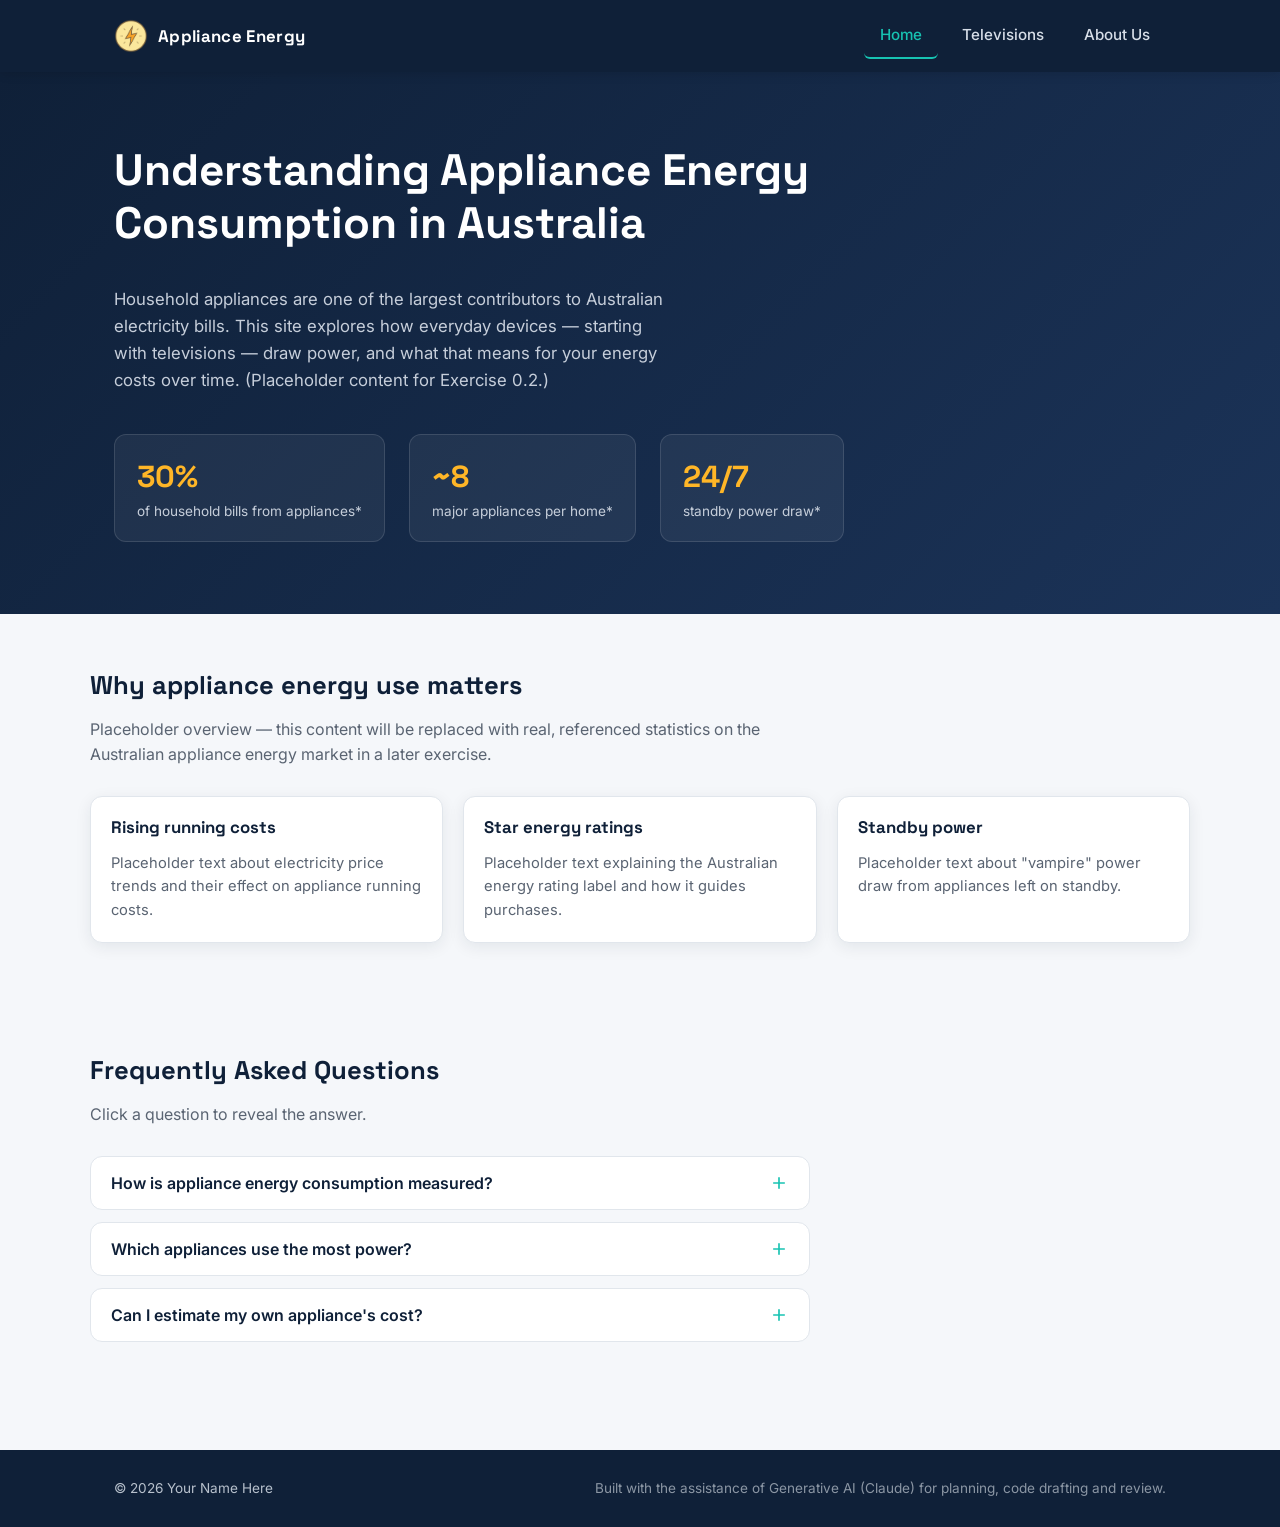
==== Exercise 3/index.html @ 01fe5c70 "Updates Missing part" ====
<!DOCTYPE html>
<html lang="en-AU">
<head>
  <meta charset="UTF-8" />
  <meta name="viewport" content="width=device-width, initial-scale=1.0" />
  <title>Home | Appliance Energy Consumption Website</title>
  <link rel="preconnect" href="https://fonts.googleapis.com" />
  <link href="https://fonts.googleapis.com/css2?family=Space+Grotesk:wght@500;700&family=Inter:wght@400;500;600&display=swap" rel="stylesheet" />
  <link rel="stylesheet" href="assets/css/style.css" />
</head>
<body>
  <a class="skip-link" href="#main-content">Skip to content</a>

  <nav class="site-nav">
    <div class="container">
      <a href="index.html" class="brand" aria-label="Appliance Energy Consumption Website - Home">
        <img class="brand-icon" src="assets/img/PowerIcon.png" alt="Appliance Energy logo" />
        <span>Appliance Energy</span>
      </a>
      <ul class="nav-links">
        <li><a href="index.html" aria-current="page">Home</a></li>
        <li><a href="televisions.html">Televisions</a></li>
        <li><a href="about.html">About Us</a></li>
      </ul>
    </div>
  </nav>

  <main id="main-content">
    <section class="hero">
      <div class="container">
        <h1>Understanding Appliance Energy Consumption in Australia</h1>
        <p>
          Household appliances are one of the largest contributors to Australian
          electricity bills. This site explores how everyday devices — starting
          with televisions — draw power, and what that means for your energy
          costs over time. (Placeholder content for Exercise 0.2.)
        </p>
        <div class="hero-stats">
          <div class="stat">
            <div class="value">30%</div>
            <div class="label">of household bills from appliances*</div>
          </div>
          <div class="stat">
            <div class="value">~8</div>
            <div class="label">major appliances per home*</div>
          </div>
          <div class="stat">
            <div class="value">24/7</div>
            <div class="label">standby power draw*</div>
          </div>
        </div>
      </div>
    </section>

    <section class="section container">
      <h2>Why appliance energy use matters</h2>
      <p class="lead">
        Placeholder overview — this content will be replaced with real,
        referenced statistics on the Australian appliance energy market in a
        later exercise.
      </p>
      <div class="card-grid">
        <div class="card">
          <h3>Rising running costs</h3>
          <p>Placeholder text about electricity price trends and their effect on appliance running costs.</p>
        </div>
        <div class="card">
          <h3>Star energy ratings</h3>
          <p>Placeholder text explaining the Australian energy rating label and how it guides purchases.</p>
        </div>
        <div class="card">
          <h3>Standby power</h3>
          <p>Placeholder text about "vampire" power draw from appliances left on standby.</p>
        </div>
      </div>
    </section>

    <section class="section container">
      <h2>Frequently Asked Questions</h2>
      <p class="lead">Click a question to reveal the answer.</p>

      <div class="faq">
        <div class="faq-item">
          <button class="faq-question" aria-expanded="false">
            <span>How is appliance energy consumption measured?</span>
            <svg class="icon" viewBox="0 0 24 24" fill="none" stroke="currentColor" stroke-width="2" aria-hidden="true">
              <line x1="12" y1="5" x2="12" y2="19" />
              <line x1="5" y1="12" x2="19" y2="12" />
            </svg>
          </button>
          <div class="faq-answer">
            <p>Placeholder answer: energy use is typically measured in kilowatt-hours (kWh), calculated from an appliance's wattage and hours of use.</p>
          </div>
        </div>

        <div class="faq-item">
          <button class="faq-question" aria-expanded="false">
            <span>Which appliances use the most power?</span>
            <svg class="icon" viewBox="0 0 24 24" fill="none" stroke="currentColor" stroke-width="2" aria-hidden="true">
              <line x1="12" y1="5" x2="12" y2="19" />
              <line x1="5" y1="12" x2="19" y2="12" />
            </svg>
          </button>
          <div class="faq-answer">
            <p>Placeholder answer: heating, cooling and hot water systems are usually the largest contributors, followed by entertainment devices like televisions.</p>
          </div>
        </div>

        <div class="faq-item">
          <button class="faq-question" aria-expanded="false">
            <span>Can I estimate my own appliance's cost?</span>
            <svg class="icon" viewBox="0 0 24 24" fill="none" stroke="currentColor" stroke-width="2" aria-hidden="true">
              <line x1="12" y1="5" x2="12" y2="19" />
              <line x1="5" y1="12" x2="19" y2="12" />
            </svg>
          </button>
          <div class="faq-answer">
            <p>Placeholder answer: yes — see the interactive Appliance Energy Calculator on the Televisions page.</p>
          </div>
        </div>
      </div>
    </section>
  </main>

  <footer class="site-footer">
    <div class="container">
      <span>&copy; <span id="year"></span> Your Name Here</span>
      <span class="genai-note">Built with the assistance of Generative AI (Claude) for planning, code drafting and review.</span>
    </div>
  </footer>

  <script src="assets/js/script.js"></script>
  <script>
    document.getElementById('year').textContent = new Date().getFullYear();
  </script>
</body>
</html>
---- Exercise 3/assets/css/style.css ----
/* ==========================================================================
   Appliance Energy Consumption Website
   Design tokens derived from the power/plug logo:
   navy base, electric cyan for "current", amber for "energy/warmth".
   ========================================================================== */

:root {
  --color-navy: #0F2038;
  --color-navy-light: #1B3358;
  --color-cyan: #17C3B2;
  --color-amber: #FFB627;
  --color-bg: #F5F7FA;
  --color-surface: #FFFFFF;
  --color-text: #1F2933;
  --color-text-muted: #5A6472;
  --color-border: #E1E6EC;

  --font-display: 'Space Grotesk', 'Segoe UI', sans-serif;
  --font-body: 'Inter', 'Segoe UI', sans-serif;

  --radius-sm: 6px;
  --radius-md: 12px;
  --shadow-card: 0 4px 16px rgba(15, 32, 56, 0.08);

  --nav-height: 72px;
}

/* ---------- Reset ---------- */
* {
  box-sizing: border-box;
}

body {
  margin: 0;
  font-family: var(--font-body);
  color: var(--color-text);
  background-color: var(--color-bg);
  line-height: 1.6;
}

h1, h2, h3 {
  font-family: var(--font-display);
  color: var(--color-navy);
  line-height: 1.2;
  margin-top: 0;
}

a {
  color: var(--color-navy);
  text-decoration: none;
}

img {
  max-width: 100%;
  display: block;
}

.container {
  max-width: 1100px;
  margin: 0 auto;
  padding: 0 24px;
}

/* ---------- Skip link (accessibility) ---------- */
.skip-link {
  position: absolute;
  left: -999px;
  top: auto;
  background: var(--color-navy);
  color: #fff;
  padding: 10px 16px;
  z-index: 200;
  border-radius: var(--radius-sm);
}

.skip-link:focus {
  left: 16px;
  top: 16px;
}

/* ---------- Navigation ---------- */
.site-nav {
  height: var(--nav-height);
  background-color: var(--color-navy);
  position: sticky;
  top: 0;
  z-index: 100;
  box-shadow: 0 2px 10px rgba(0, 0, 0, 0.12);
}

.site-nav .container {
  height: 100%;
  display: flex;
  align-items: center;
  justify-content: space-between;
}

.brand {
  display: flex;
  align-items: center;
  gap: 10px;
  color: #fff;
  font-family: var(--font-display);
  font-weight: 700;
  font-size: 1.05rem;
  letter-spacing: 0.02em;
}

.brand:hover {
  color: var(--color-cyan);
}

.brand-icon {
  width: 34px;
  height: 34px;
  flex-shrink: 0;
}

.brand-icon .bolt {
  fill: var(--color-amber);
}

.brand-icon .ring {
  fill: none;
  stroke: var(--color-cyan);
  stroke-width: 4;
}

.nav-links {
  list-style: none;
  display: flex;
  gap: 8px;
  margin: 0;
  padding: 0;
}

.nav-links a {
  display: inline-block;
  color: #D7DEE8;
  padding: 10px 16px;
  border-radius: var(--radius-sm);
  font-weight: 500;
  font-size: 0.95rem;
  transition: background-color 0.18s ease, color 0.18s ease;
  border-bottom: 2px solid transparent;
}

.nav-links a:hover {
  background-color: var(--color-navy-light);
  color: #fff;
}

.nav-links a[aria-current="page"] {
  color: var(--color-cyan);
  border-bottom: 2px solid var(--color-cyan);
}

/* ---------- Hero ---------- */
.hero {
  background: linear-gradient(135deg, var(--color-navy) 0%, var(--color-navy-light) 100%);
  color: #fff;
  padding: 72px 0;
}

.hero h1 {
  color: #fff;
  font-size: clamp(2rem, 4vw, 2.75rem);
  max-width: 720px;
}

.hero p {
  color: #C6CEDA;
  max-width: 560px;
  font-size: 1.05rem;
}

.hero-stats {
  display: flex;
  flex-wrap: wrap;
  gap: 24px;
  margin-top: 40px;
}

.stat {
  background-color: rgba(255, 255, 255, 0.06);
  border: 1px solid rgba(255, 255, 255, 0.12);
  border-radius: var(--radius-md);
  padding: 18px 22px;
  min-width: 160px;
}

.stat .value {
  font-family: var(--font-display);
  font-size: 1.9rem;
  color: var(--color-amber);
  font-weight: 700;
}

.stat .label {
  color: #C6CEDA;
  font-size: 0.85rem;
}

/* ---------- Generic sections ---------- */
.section {
  padding: 56px 0;
}

.section h2 {
  font-size: 1.6rem;
  margin-bottom: 12px;
}

.section .lead {
  color: var(--color-text-muted);
  max-width: 680px;
  margin-bottom: 28px;
}

.card-grid {
  display: grid;
  grid-template-columns: repeat(auto-fit, minmax(220px, 1fr));
  gap: 20px;
}

.card {
  background-color: var(--color-surface);
  border: 1px solid var(--color-border);
  border-radius: var(--radius-md);
  padding: 20px;
  box-shadow: var(--shadow-card);
}

.card h3 {
  font-size: 1.05rem;
  margin-bottom: 6px;
}

.card p {
  color: var(--color-text-muted);
  font-size: 0.92rem;
  margin-bottom: 0;
}

/* ---------- FAQ Accordion ---------- */
.faq {
  max-width: 720px;
}

.faq-item {
  border: 1px solid var(--color-border);
  border-radius: var(--radius-md);
  background-color: var(--color-surface);
  margin-bottom: 12px;
  overflow: hidden;
}

.faq-question {
  width: 100%;
  text-align: left;
  background: none;
  border: none;
  cursor: pointer;
  padding: 16px 20px;
  font-family: var(--font-body);
  font-size: 1rem;
  font-weight: 600;
  color: var(--color-navy);
  display: flex;
  align-items: center;
  justify-content: space-between;
  gap: 12px;
}

.faq-question:hover {
  background-color: #F0F3F7;
}

.faq-question .icon {
  flex-shrink: 0;
  width: 20px;
  height: 20px;
  transition: transform 0.2s ease;
  color: var(--color-cyan);
}

.faq-item.open .faq-question .icon {
  transform: rotate(45deg);
}

.faq-answer {
  max-height: 0;
  overflow: hidden;
  transition: max-height 0.25s ease;
}

.faq-answer p {
  padding: 0 20px 18px;
  margin: 0;
  color: var(--color-text-muted);
}

/* ---------- Calculator (JS extension) ---------- */
.calculator {
  background-color: var(--color-surface);
  border: 1px solid var(--color-border);
  border-radius: var(--radius-md);
  box-shadow: var(--shadow-card);
  padding: 28px;
  display: grid;
  grid-template-columns: 1fr 1fr;
  gap: 28px;
}

@media (max-width: 720px) {
  .calculator {
    grid-template-columns: 1fr;
  }
}

.calc-form .field {
  margin-bottom: 16px;
}

.calc-form label {
  display: block;
  font-weight: 600;
  font-size: 0.88rem;
  margin-bottom: 6px;
  color: var(--color-navy);
}

.calc-form input,
.calc-form select {
  width: 100%;
  padding: 10px 12px;
  border: 1px solid var(--color-border);
  border-radius: var(--radius-sm);
  font-family: var(--font-body);
  font-size: 0.95rem;
  background-color: #FBFCFD;
}

.calc-form input:focus,
.calc-form select:focus {
  outline: 2px solid var(--color-cyan);
  outline-offset: 1px;
}

.field-error {
  color: #C0392B;
  font-size: 0.8rem;
  margin-top: 4px;
  min-height: 1em;
}

.calc-btn {
  background-color: var(--color-navy);
  color: #fff;
  border: none;
  padding: 12px 22px;
  border-radius: var(--radius-sm);
  font-family: var(--font-body);
  font-weight: 600;
  cursor: pointer;
  transition: background-color 0.18s ease;
}

.calc-btn:hover {
  background-color: var(--color-navy-light);
}

.calc-results h3 {
  font-size: 1rem;
  margin-bottom: 14px;
}

.result-row {
  display: flex;
  justify-content: space-between;
  padding: 10px 0;
  border-bottom: 1px dashed var(--color-border);
}

.result-row:last-child {
  border-bottom: none;
}

.result-row .result-label {
  color: var(--color-text-muted);
  font-size: 0.9rem;
}

.result-row .result-value {
  font-family: var(--font-display);
  font-weight: 700;
  color: var(--color-navy);
}

.calc-empty-state {
  color: var(--color-text-muted);
  font-size: 0.9rem;
}

/* ---------- Footer ---------- */
.site-footer {
  background-color: var(--color-navy);
  color: #B7C0CC;
  padding: 28px 0;
  margin-top: 40px;
  font-size: 0.85rem;
}

.site-footer .container {
  display: flex;
  flex-wrap: wrap;
  justify-content: space-between;
  gap: 8px;
}

.site-footer .genai-note {
  color: #8B96A4;
}

/* ---------- Responsive ---------- */
@media (max-width: 640px) {
  .site-nav .container {
    flex-direction: column;
    height: auto;
    padding-top: 14px;
    padding-bottom: 10px;
    gap: 10px;
  }
  .site-nav {
    height: auto;
  }
  .nav-links {
    flex-wrap: wrap;
    justify-content: center;
  }
}

/* Respect reduced motion preference */
@media (prefers-reduced-motion: reduce) {
  * {
    transition: none !important;
  }
}
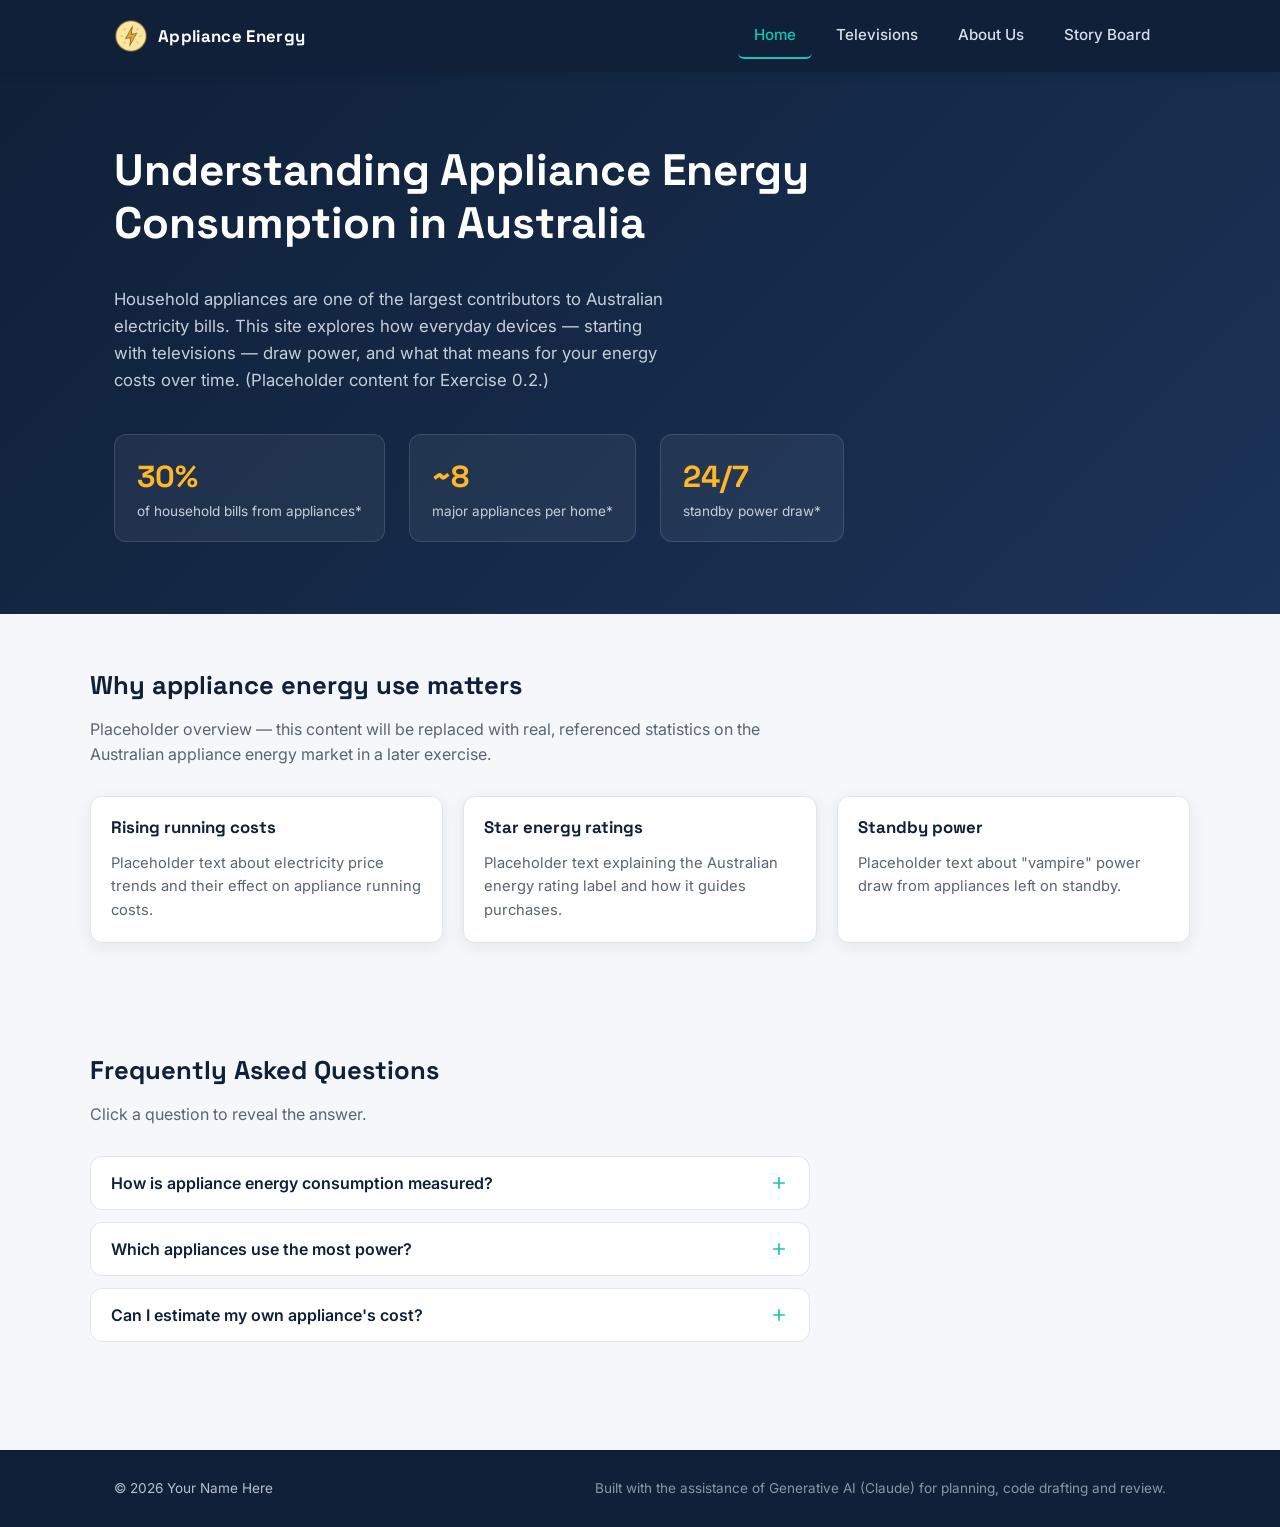
==== commit c8f4c941: "Updated Missing part" ====
--- a/Exercise 3/index.html
+++ b/Exercise 3/index.html
@@ -21,6 +21,7 @@
         <li><a href="index.html" aria-current="page">Home</a></li>
         <li><a href="televisions.html">Televisions</a></li>
         <li><a href="about.html">About Us</a></li>
+        <li><a href="storyboard.html">Story Board</a></li>
       </ul>
     </div>
   </nav>
